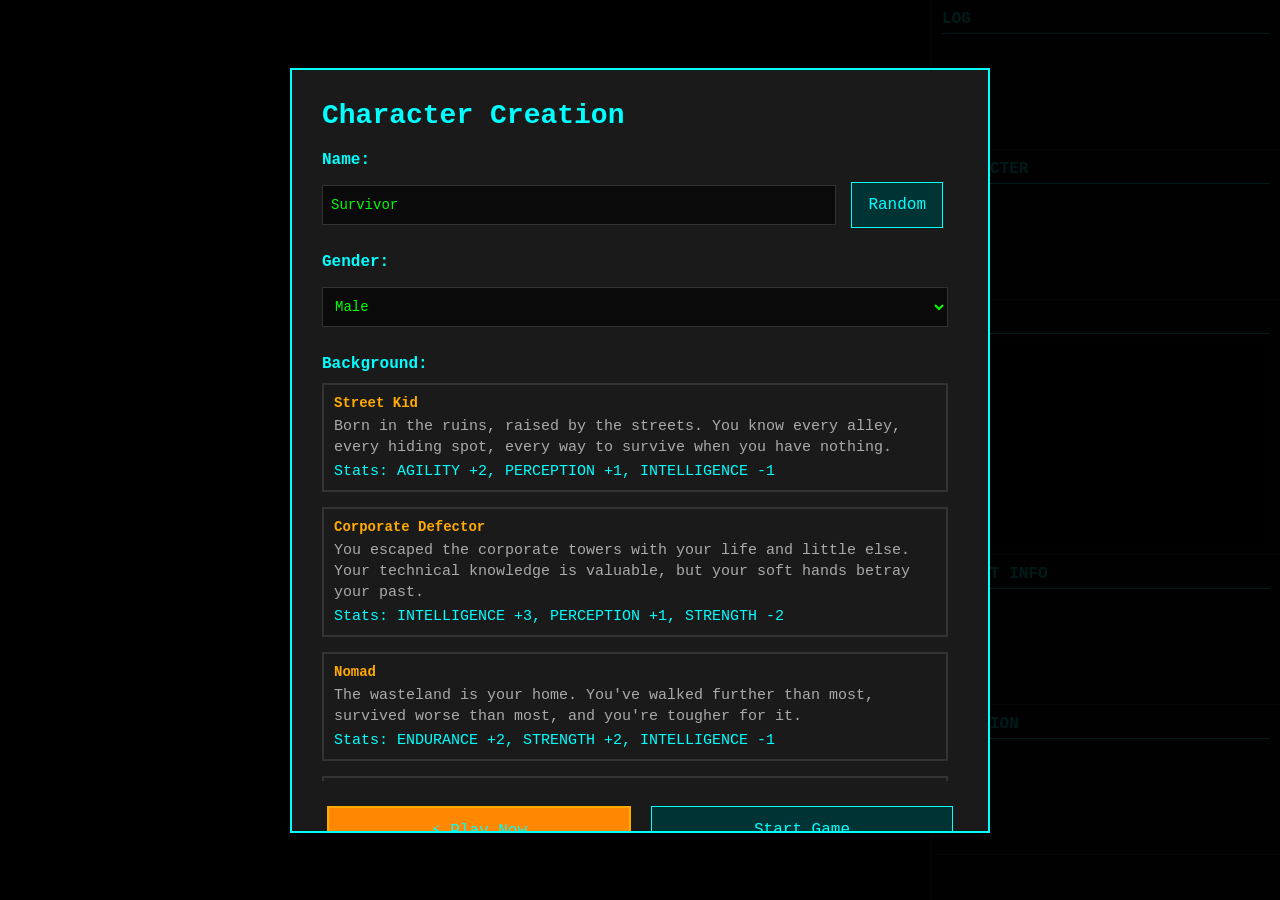
==== index.html @ da9cb027 "combat and crafting enhancements" ====
<!DOCTYPE html>
<html lang="en">
<head>
    <meta charset="UTF-8">
    <meta name="viewport" content="width=device-width, initial-scale=1.0, maximum-scale=1.0, user-scalable=no, viewport-fit=cover">
    <meta name="apple-mobile-web-app-capable" content="yes">
    <meta name="apple-mobile-web-app-status-bar-style" content="black-translucent">
    <meta name="theme-color" content="#0a0a0a">
    <link rel="manifest" href="manifest.json">
    <title>Fractured City - Roguelike</title>
    <link rel="stylesheet" href="styles.css">
</head>
<body>
    <div id="game-container">
        <div id="main-view">
            <canvas id="game-canvas"></canvas>
        </div>
        
        <div id="ui-panels">
            <div id="log-panel" class="panel">
                <h3>Log</h3>
                <div id="log-content"></div>
            </div>
            
            <div id="character-panel" class="panel">
                <h3>Character</h3>
                <div id="character-content"></div>
            </div>
            
            <div id="minimap-panel" class="panel">
                <h3>Map</h3>
                <canvas id="minimap-canvas"></canvas>
            </div>
            
            <div id="context-panel" class="panel">
                <h3>Target Info</h3>
                <div id="context-content"></div>
            </div>
            
            <div id="location-panel" class="panel">
                <h3>Location</h3>
                <div id="location-content"></div>
            </div>
        </div>
        
        <!-- Mobile Controls (hidden on desktop) -->
        <div id="mobile-controls">
            <div id="mobile-hud">
                <span id="mobile-hp"></span>
                <span id="mobile-status"></span>
                <span id="mobile-zone"></span>
            </div>
            
            <div id="mobile-bottom">
                <div id="mobile-dpad">
                    <button type="button" class="dpad-btn" id="dpad-up" data-dx="0" data-dy="-1">&#9650;</button>
                    <div class="dpad-mid-row">
                        <button type="button" class="dpad-btn" id="dpad-left" data-dx="-1" data-dy="0">&#9664;</button>
                        <button type="button" class="dpad-btn dpad-center" id="dpad-wait" data-action="wait">&#9679;</button>
                        <button type="button" class="dpad-btn" id="dpad-right" data-dx="1" data-dy="0">&#9654;</button>
                    </div>
                    <button type="button" class="dpad-btn" id="dpad-down" data-dx="0" data-dy="1">&#9660;</button>
                </div>
                
                <div id="mobile-actions">
                    <div class="action-row">
                        <button type="button" class="action-btn" id="btn-interact" data-action="interact">ACT</button>
                        <button type="button" class="action-btn" id="btn-inspect" data-action="inspect">LOOK</button>
                        <button type="button" class="action-btn" id="btn-inventory" data-action="inventory">INV</button>
                        <button type="button" class="action-btn" id="btn-character" data-action="character">CHAR</button>
                    </div>
                    <div class="action-row">
                        <button type="button" class="action-btn" id="btn-move-mode" data-action="move_mode">MODE</button>
                        <button type="button" class="action-btn" id="btn-stance" data-action="combat_stance">STANCE</button>
                        <button type="button" class="action-btn" id="btn-combat" data-action="combat_detail">BATTLE</button>
                        <button type="button" class="action-btn" id="btn-ascend" data-action="ascend">&#9650;Z</button>
                        <button type="button" class="action-btn" id="btn-descend" data-action="descend">&#9660;Z</button>
                        <button type="button" class="action-btn" id="btn-craft" data-action="craft">CRAFT</button>
                    </div>
                </div>
            </div>
            
            <div id="mobile-panel-tabs">
                <button class="panel-tab active" data-panel="log-panel">LOG</button>
                <button class="panel-tab" data-panel="character-panel">CHAR</button>
                <button class="panel-tab" data-panel="minimap-panel">MAP</button>
                <button class="panel-tab" data-panel="context-panel">INFO</button>
                <button class="panel-tab" data-panel="location-panel">LOC</button>
            </div>
            
            <div id="mobile-panel-drawer" class="hidden">
                <div id="mobile-panel-content"></div>
            </div>
        </div>
    </div>
    
    <!-- Combat Detail Overlay (non-blocking, sits on top of game canvas) -->
    <div id="combat-overlay" class="hidden">
        <div id="combat-overlay-header">
            <span id="combat-overlay-title">COMBAT</span>
            <button id="close-combat-btn" class="small-btn">Close [B]</button>
        </div>
        <div id="combat-overlay-body">
            <div id="combat-player-panel" class="combat-entity-panel"></div>
            <div id="combat-feed-panel"></div>
            <div id="combat-enemy-panel" class="combat-entity-panel"></div>
        </div>
    </div>
    
    <div id="character-creation" class="modal hidden">
        <div class="modal-content">
            <h2>Character Creation</h2>
            <div id="creation-form"></div>
        </div>
    </div>
    
    <div id="detailed-character" class="modal hidden">
        <div class="modal-content">
            <h2>Character Sheet</h2>
            <div id="detailed-character-content"></div>
            <button id="close-character-btn">Close [C]</button>
        </div>
    </div>
    
    <div id="detailed-inventory" class="modal hidden">
        <div class="modal-content">
            <h2>Interact</h2>
            <div id="detailed-inventory-content"></div>
            <button id="close-inventory-btn">Close [I]</button>
        </div>
    </div>
    
    <div id="help-screen" class="modal hidden">
        <div class="modal-content">
            <h2>Help & Controls</h2>
            <div id="help-content"></div>
            <button id="close-help-btn">Close [?]</button>
        </div>
    </div>
    
    <script type="module" src="src/main.js"></script>
    <script>
        if ('serviceWorker' in navigator) {
            navigator.serviceWorker.register('/sw.js').catch(() => {});
        }
    </script>
</body>
</html>
---- styles.css ----
* {
    margin: 0;
    padding: 0;
    box-sizing: border-box;
}

body {
    font-family: 'Courier New', monospace;
    background-color: #0a0a0a;
    color: #00ff00;
    overflow: hidden;
}

#game-container {
    display: flex;
    height: 100vh;
    width: 100vw;
}

#main-view {
    flex: 1;
    display: flex;
    align-items: flex-start;
    justify-content: flex-start;
    background-color: #000000;
    overflow: hidden;
}

#game-canvas {
    image-rendering: pixelated;
    image-rendering: crisp-edges;
    image-rendering: -moz-crisp-edges;
}

#ui-panels {
    width: 350px;
    background-color: #0f0f0f;
    border-left: 2px solid #333;
    display: flex;
    flex-direction: column;
    overflow-y: auto;
}

.panel {
    border-bottom: 1px solid #333;
    padding: 10px;
    min-height: 150px;
}

.panel h3 {
    color: #00ffff;
    margin-bottom: 10px;
    font-size: 16px;
    text-transform: uppercase;
    border-bottom: 1px solid #00ffff;
    padding-bottom: 5px;
}

#log-content {
    font-size: 14px;
    line-height: 1.5;
    max-height: 250px;
    overflow-y: auto;
}

.log-entry {
    margin-bottom: 5px;
    color: #aaa;
}

.log-entry.combat {
    color: #ff4444;
}

.log-entry.info {
    color: #44ff44;
}

.log-entry.warning {
    color: #ffaa00;
}

#minimap-canvas {
    width: 100%;
    height: 200px;
    background-color: #000;
    image-rendering: pixelated;
    image-rendering: crisp-edges;
    display: block;
}

#minimap-panel {
    min-height: auto;
    padding: 10px;
}

#character-content,
#context-content {
    font-size: 15px;
    line-height: 1.6;
}

.stat-line {
    display: flex;
    justify-content: space-between;
    margin-bottom: 3px;
}

.stat-label {
    color: #888;
}

.stat-value {
    color: #00ff00;
}

/* ── Combat Detail Overlay ────────────────────────────── */
#combat-overlay {
    position: fixed;
    bottom: 10px;
    left: 10px;
    z-index: 900;
    pointer-events: none;
    display: flex;
    flex-direction: column-reverse;
}

#combat-overlay.hidden {
    display: none;
}

#combat-overlay-header {
    pointer-events: auto;
    background: rgba(10, 10, 10, 0.95);
    border: 1px solid #ff4444;
    border-top: none;
    padding: 4px 16px;
    display: flex;
    align-items: center;
    gap: 12px;
    border-radius: 0 0 4px 4px;
}

#combat-overlay-title {
    color: #ff4444;
    font-family: 'Courier New', monospace;
    font-weight: bold;
    font-size: 14px;
    letter-spacing: 2px;
}

#combat-overlay-header .small-btn {
    font-size: 11px;
    padding: 2px 8px;
    margin: 0;
}

#combat-overlay-body {
    pointer-events: auto;
    background: rgba(10, 10, 10, 0.92);
    border: 1px solid #ff4444;
    border-radius: 4px 4px 0 0;
    display: flex;
    gap: 0;
    width: 700px;
    max-width: calc(100vw - 220px);
    max-height: 45vh;
    overflow: hidden;
}

.combat-entity-panel {
    flex: 1;
    padding: 10px;
    overflow-y: auto;
    font-family: 'Courier New', monospace;
    font-size: 12px;
    color: #ccc;
    min-width: 0;
    border-right: 1px solid #333;
}

.combat-entity-panel:last-child {
    border-right: none;
}

#combat-feed-panel {
    flex: 1.2;
    padding: 10px;
    overflow-y: auto;
    font-family: 'Courier New', monospace;
    font-size: 12px;
    color: #ccc;
    border-right: 1px solid #333;
    max-height: 50vh;
}

.combat-entity-name {
    font-weight: bold;
    font-size: 14px;
    margin-bottom: 6px;
}

.combat-section-label {
    color: #888;
    font-size: 11px;
    text-transform: uppercase;
    letter-spacing: 1px;
    margin-top: 8px;
    margin-bottom: 4px;
    border-bottom: 1px solid #333;
    padding-bottom: 2px;
}

.combat-wound-line {
    font-size: 11px;
    margin-bottom: 2px;
}

.combat-feed-entry {
    font-size: 11px;
    margin-bottom: 6px;
    padding: 4px 6px;
    border-left: 2px solid #333;
    line-height: 1.4;
}

.combat-feed-entry.hit { border-left-color: #ff4444; }
.combat-feed-entry.crit { border-left-color: #ffff00; }
.combat-feed-entry.miss { border-left-color: #666666; }
.combat-feed-entry.kill { border-left-color: #ff0000; background: rgba(255, 0, 0, 0.05); }

.combat-part-status {
    font-size: 11px;
    margin-bottom: 2px;
}

.modal {
    position: fixed;
    top: 0;
    left: 0;
    width: 100vw;
    height: 100vh;
    background-color: rgba(0, 0, 0, 0.9);
    display: flex;
    align-items: center;
    justify-content: center;
    z-index: 1000;
}

.modal.hidden {
    display: none;
}

.modal-content {
    background-color: #1a1a1a;
    border: 2px solid #00ffff;
    padding: 30px;
    max-width: 700px;
    width: 70vw;
    max-height: 85vh;
    overflow-y: auto;
    overscroll-behavior: contain;
    font-size: 18px;
}

.modal-content h2 {
    color: #00ffff;
    margin-bottom: 20px;
    font-size: 28px;
}

.modal-content h3 {
    color: #00ffff;
    font-size: 22px;
    margin-bottom: 12px;
}

.modal-content h4 {
    color: #00ffff;
    font-size: 18px;
    margin-bottom: 10px;
}

.modal-content .stat-line {
    font-size: 16px;
    margin-bottom: 5px;
}

.modal-content .stat-label {
    font-size: 16px;
}

.modal-content .stat-value {
    font-size: 16px;
}

button {
    background-color: #003333;
    color: #00ffff;
    border: 1px solid #00ffff;
    padding: 12px 24px;
    cursor: pointer;
    font-family: 'Courier New', monospace;
    font-size: 16px;
    margin: 5px;
}

button:hover {
    background-color: #005555;
}

button:active {
    background-color: #001111;
}

.small-btn {
    padding: 8px 14px;
    font-size: 14px;
    margin: 3px;
}

.modal-content button {
    font-size: 16px;
    padding: 12px 24px;
}

.modal-content .small-btn {
    font-size: 14px;
    padding: 8px 14px;
}

.inventory-item:hover {
    background-color: #1a1a1a;
}

input, select {
    background-color: #0a0a0a;
    color: #00ff00;
    border: 1px solid #333;
    padding: 12px;
    font-family: 'Courier New', monospace;
    font-size: 18px;
    margin: 8px 0;
    min-height: 40px;
}

.form-group {
    margin-bottom: 20px;
}

.form-group label {
    display: block;
    color: #888;
    margin-bottom: 8px;
    font-size: 18px;
    font-weight: bold;
}

.modal-content input,
.modal-content select {
    font-size: 18px;
    padding: 12px;
}

.modal-content label {
    font-size: 18px;
}

/* ===== Mobile Controls (hidden on desktop) ===== */

#mobile-controls {
    display: none;
}

/* ===== Mobile Layout ===== */
@media (max-width: 1024px), (pointer: coarse) {
    /* Disable all browser-default touch behaviors globally */
    *,
    *::before,
    *::after {
        -webkit-user-select: none;
        user-select: none;
        -webkit-touch-callout: none;
        -webkit-tap-highlight-color: transparent;
    }

    /* Allow text selection only inside input/textarea */
    input, textarea {
        -webkit-user-select: text;
        user-select: text;
    }

    body {
        overflow: hidden;
        position: fixed;
        width: 100%;
        height: 100%;
        touch-action: manipulation;
        overscroll-behavior: none;
    }

    html {
        overscroll-behavior: none;
    }

    #game-container {
        flex-direction: column;
        height: 100vh;
        height: 100dvh;
    }

    #main-view {
        flex: 1;
        min-height: 0;
        align-items: center;
        justify-content: center;
    }

    /* Hide desktop sidebar on mobile */
    #ui-panels {
        display: none;
    }

    /* Show mobile controls */
    #mobile-controls {
        display: flex;
        flex-direction: column;
        background-color: #0a0a0a;
        flex-shrink: 0;
        padding: env(safe-area-inset-bottom, 0px);
    }

    /* --- Compact HUD Strip --- */
    #mobile-hud {
        display: flex;
        justify-content: space-between;
        align-items: center;
        padding: 4px 10px;
        background-color: #111;
        border-top: 1px solid #333;
        font-size: 12px;
        min-height: 24px;
    }

    #mobile-hud span {
        color: #00ff00;
    }

    #mobile-hp {
        color: #ff4444 !important;
        font-weight: bold;
    }

    #mobile-zone {
        color: #00ccff !important;
    }

    /* --- Bottom Controls Area --- */
    #mobile-bottom {
        display: flex;
        align-items: center;
        justify-content: space-between;
        padding: 6px 10px;
        gap: 10px;
        border-top: 1px solid #333;
    }

    /* --- D-Pad --- */
    #mobile-dpad {
        display: flex;
        flex-direction: column;
        align-items: center;
        gap: 2px;
        flex-shrink: 0;
    }

    .dpad-mid-row {
        display: flex;
        gap: 2px;
    }

    .dpad-btn {
        width: 48px;
        height: 48px;
        background-color: #1a1a2e;
        color: #00ffff;
        border: 1px solid #00ffff;
        border-radius: 6px;
        font-size: 18px;
        display: flex;
        align-items: center;
        justify-content: center;
        padding: 0;
        margin: 0;
        -webkit-tap-highlight-color: transparent;
        user-select: none;
        touch-action: manipulation;
    }

    .dpad-btn:active {
        background-color: #003344;
        border-color: #00ffff;
    }

    .dpad-center {
        background-color: #0d0d1a;
        color: #888;
        font-size: 14px;
    }

    /* --- Action Buttons --- */
    #mobile-actions {
        display: flex;
        flex-direction: column;
        gap: 4px;
        flex: 1;
    }

    .action-row {
        display: flex;
        gap: 4px;
    }

    .action-btn {
        flex: 1;
        height: 44px;
        background-color: #1a1a2e;
        color: #00ffff;
        border: 1px solid #444;
        border-radius: 4px;
        font-family: 'Courier New', monospace;
        font-size: 11px;
        font-weight: bold;
        padding: 0 4px;
        margin: 0;
        -webkit-tap-highlight-color: transparent;
        user-select: none;
        touch-action: manipulation;
        text-transform: uppercase;
        letter-spacing: 0.5px;
    }

    .action-btn:active {
        background-color: #003344;
        border-color: #00ffff;
    }

    /* --- Panel Tabs --- */
    #mobile-panel-tabs {
        display: flex;
        border-top: 1px solid #333;
        background-color: #0f0f0f;
    }

    .panel-tab {
        flex: 1;
        height: 32px;
        background-color: #0f0f0f;
        color: #666;
        border: none;
        border-right: 1px solid #222;
        border-radius: 0;
        font-family: 'Courier New', monospace;
        font-size: 10px;
        font-weight: bold;
        padding: 0;
        margin: 0;
        -webkit-tap-highlight-color: transparent;
        user-select: none;
        touch-action: manipulation;
    }

    .panel-tab:last-child {
        border-right: none;
    }

    .panel-tab.active {
        color: #00ffff;
        background-color: #1a1a2e;
        border-bottom: 2px solid #00ffff;
    }

    /* --- Panel Drawer --- */
    #mobile-panel-drawer {
        background-color: #0f0f0f;
        border-top: 1px solid #333;
        max-height: 30vh;
        overflow-y: auto;
        padding: 8px 10px;
        font-size: 12px;
        line-height: 1.4;
    }

    #mobile-panel-drawer.hidden {
        display: none;
    }

    #mobile-panel-content {
        color: #aaa;
    }

    #mobile-panel-content .stat-line {
        font-size: 12px;
        margin-bottom: 2px;
    }

    #mobile-panel-content .stat-label {
        font-size: 12px;
    }

    #mobile-panel-content .stat-value {
        font-size: 12px;
    }

    #mobile-panel-content .log-entry {
        font-size: 11px;
        margin-bottom: 2px;
    }

    #mobile-panel-content h3 {
        font-size: 12px;
        color: #00ffff;
        margin-bottom: 4px;
        padding-bottom: 2px;
        border-bottom: 1px solid #333;
    }

    /* --- Modal Fullscreen on Mobile --- */
    .modal {
        touch-action: manipulation;
        overflow: hidden;
    }

    .modal-content {
        width: 100vw !important;
        max-width: 100vw !important;
        height: 100vh !important;
        height: 100dvh !important;
        max-height: 100vh !important;
        max-height: 100dvh !important;
        padding: 15px;
        border: none;
        border-radius: 0;
        font-size: 14px;
        overflow-y: auto !important;
        -webkit-overflow-scrolling: touch;
        touch-action: pan-y;
        overscroll-behavior: contain;
    }

    .modal-content h2 {
        font-size: 20px;
        margin-bottom: 12px;
    }

    .modal-content h3 {
        font-size: 16px;
        margin-bottom: 8px;
    }

    .modal-content h4 {
        font-size: 14px;
        margin-bottom: 6px;
    }

    .modal-content .stat-line {
        font-size: 13px;
    }

    .modal-content .stat-label,
    .modal-content .stat-value {
        font-size: 13px;
    }

    .modal-content button {
        font-size: 14px;
        padding: 10px 18px;
    }

    .modal-content .small-btn {
        font-size: 12px;
        padding: 6px 10px;
    }

    .modal-content input,
    .modal-content select {
        font-size: 16px;
        padding: 10px;
    }

    .modal-content label {
        font-size: 14px;
    }

    /* --- Combat Overlay on Mobile --- */
    #combat-overlay {
        bottom: 0;
        left: 0;
        right: 0;
    }

    #combat-overlay-body {
        flex-direction: column;
        width: 100vw;
        max-width: 100vw;
        max-height: 70vh;
        border-radius: 0;
        overflow-y: auto;
    }

    .combat-entity-panel {
        border-right: none;
        border-bottom: 1px solid #333;
    }

    #combat-feed-panel {
        border-right: none;
        border-bottom: 1px solid #333;
        max-height: none;
    }
}
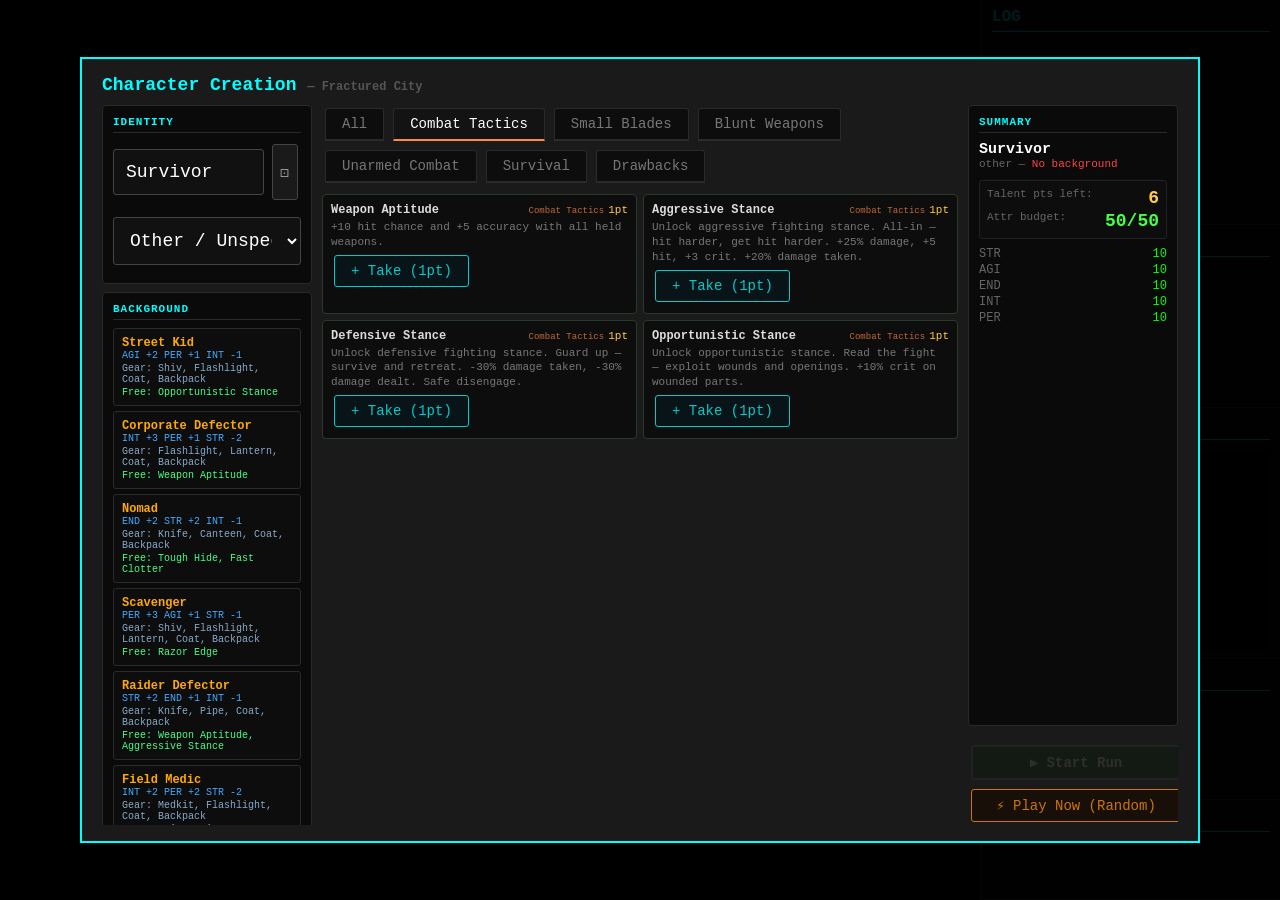
==== commit 69a63de6: "overwrite with current PC version" ====
--- a/index.html
+++ b/index.html
@@ -63,19 +63,23 @@
                 </div>
                 
                 <div id="mobile-actions">
-                    <div class="action-row">
+                    <div class="action-row" id="mobile-primary-row">
                         <button type="button" class="action-btn" id="btn-interact" data-action="interact">ACT</button>
                         <button type="button" class="action-btn" id="btn-inspect" data-action="inspect">LOOK</button>
+                        <button type="button" class="action-btn" id="btn-grab" data-action="grab_all">GRAB</button>
                         <button type="button" class="action-btn" id="btn-inventory" data-action="inventory">INV</button>
+                        <button type="button" class="action-btn" id="btn-overworld" data-action="overworld">MAP</button>
+                        <button type="button" class="action-btn action-btn--more" id="btn-more" data-action="more_menu">&bull;&bull;&bull;</button>
+                    </div>
+                    <div class="action-row hidden" id="mobile-more-row">
+                        <button type="button" class="action-btn" id="btn-craft" data-action="craft">WRKSH</button>
                         <button type="button" class="action-btn" id="btn-character" data-action="character">CHAR</button>
-                    </div>
-                    <div class="action-row">
+                        <button type="button" class="action-btn" id="btn-abilities" data-action="abilities">ABIL</button>
                         <button type="button" class="action-btn" id="btn-move-mode" data-action="move_mode">MODE</button>
-                        <button type="button" class="action-btn" id="btn-stance" data-action="combat_stance">STANCE</button>
-                        <button type="button" class="action-btn" id="btn-combat" data-action="combat_detail">BATTLE</button>
+                        <button type="button" class="action-btn" id="btn-stance" data-action="combat_stance">STNC</button>
+                        <button type="button" class="action-btn" id="btn-combat" data-action="combat_detail">BTL</button>
                         <button type="button" class="action-btn" id="btn-ascend" data-action="ascend">&#9650;Z</button>
                         <button type="button" class="action-btn" id="btn-descend" data-action="descend">&#9660;Z</button>
-                        <button type="button" class="action-btn" id="btn-craft" data-action="craft">CRAFT</button>
                     </div>
                 </div>
             </div>
@@ -108,8 +112,8 @@
     </div>
     
     <div id="character-creation" class="modal hidden">
-        <div class="modal-content">
-            <h2>Character Creation</h2>
+        <div class="modal-content" style="width:1120px;max-width:98vw;max-height:97vh;overflow:hidden;padding:16px 20px;">
+            <h2 style="margin:0 0 10px;font-size:18px;">Character Creation <span style="font-size:12px;color:#555;">— Fractured City</span></h2>
             <div id="creation-form"></div>
         </div>
     </div>
@@ -130,10 +134,27 @@
         </div>
     </div>
     
+    <div id="ability-popup" class="hidden"></div>
+    
+    <div id="ability-panel" class="modal hidden">
+        <div class="modal-content" style="width: 740px; max-width: 96vw;">
+            <h2>Traits &amp; Talents <span style="font-size:13px; color:#888;">[Q]</span></h2>
+            <div id="talent-tab-bar" style="display:flex; gap:6px; margin-bottom:10px;">
+                <button class="talent-tab-btn active" data-tab="talents">Talents</button>
+                <button class="talent-tab-btn" data-tab="abilities">Abilities</button>
+            </div>
+            <div id="ability-panel-content"></div>
+            <button id="close-ability-btn">Close [Q]</button>
+        </div>
+    </div>
+    
     <div id="help-screen" class="modal hidden">
-        <div class="modal-content">
-            <h2>Help & Controls</h2>
-            <div id="help-content"></div>
+        <div class="modal-content" style="max-width: 800px;">
+            <div id="help-tabs" style="display: flex; gap: 4px; margin-bottom: 12px; border-bottom: 2px solid #333; padding-bottom: 8px;"></div>
+            <div id="help-search" style="display: none; margin-bottom: 10px;">
+                <input id="help-search-input" type="text" placeholder="Search..." style="width: 100%; padding: 6px 10px; background: #1a1a1a; border: 1px solid #444; color: #fff; font-size: 13px; border-radius: 3px;">
+            </div>
+            <div id="help-content" style="max-height: 65vh; overflow-y: auto;"></div>
             <button id="close-help-btn">Close [?]</button>
         </div>
     </div>
--- a/styles.css
+++ b/styles.css
@@ -33,19 +33,26 @@
 }
 
 #ui-panels {
-    width: 350px;
+    width: 300px;
     background-color: #0f0f0f;
     border-left: 2px solid #333;
     display: flex;
     flex-direction: column;
-    overflow-y: auto;
+    height: 100vh;
+    overflow: hidden;
 }
 
 .panel {
     border-bottom: 1px solid #333;
-    padding: 10px;
-    min-height: 150px;
-}
+    padding: 8px 10px;
+    min-height: 0;
+    overflow-y: auto;
+}
+
+#log-panel      { flex: 2.5; }
+#character-panel { flex: 2; }
+#context-panel  { flex: 1.5; }
+#location-panel { flex: 1; min-height: 50px; }
 
 .panel h3 {
     color: #00ffff;
@@ -90,8 +97,9 @@
 }
 
 #minimap-panel {
-    min-height: auto;
-    padding: 10px;
+    flex-shrink: 0;
+    overflow: hidden;
+    padding: 8px 10px;
 }
 
 #character-content,
@@ -163,7 +171,7 @@
     display: flex;
     gap: 0;
     width: 700px;
-    max-width: calc(100vw - 220px);
+    max-width: calc(100vw - 320px);
     max-height: 45vh;
     overflow: hidden;
 }
@@ -249,6 +257,53 @@
 
 .modal.hidden {
     display: none;
+}
+
+/* Ability use popup — persistent until next action */
+#ability-popup {
+    position: fixed;
+    top: 60px;
+    left: 50%;
+    transform: translateX(-50%);
+    z-index: 950;
+    background: rgba(20, 10, 35, 0.92);
+    border: 1px solid #cc88ff;
+    border-left: 3px solid #cc88ff;
+    padding: 8px 18px;
+    border-radius: 4px;
+    font-family: 'Courier New', monospace;
+    font-size: 14px;
+    color: #ddd;
+    pointer-events: none;
+    max-width: 500px;
+    text-align: center;
+    box-shadow: 0 2px 12px rgba(140, 80, 220, 0.3);
+}
+
+#ability-popup.hidden {
+    display: none;
+}
+
+#ability-popup .popup-ability-name {
+    color: #cc88ff;
+    font-weight: bold;
+}
+
+#ability-popup .popup-hit {
+    color: #44ff44;
+}
+
+#ability-popup .popup-miss {
+    color: #888;
+}
+
+#ability-popup .popup-damage {
+    color: #ff4444;
+    font-weight: bold;
+}
+
+#ability-popup .popup-effect {
+    color: #ffcc00;
 }
 
 .modal-content {
@@ -298,11 +353,11 @@
     background-color: #003333;
     color: #00ffff;
     border: 1px solid #00ffff;
-    padding: 12px 24px;
+    padding: 7px 16px;
     cursor: pointer;
     font-family: 'Courier New', monospace;
-    font-size: 16px;
-    margin: 5px;
+    font-size: 14px;
+    margin: 3px;
 }
 
 button:hover {
@@ -320,8 +375,8 @@
 }
 
 .modal-content button {
-    font-size: 16px;
-    padding: 12px 24px;
+    font-size: 14px;
+    padding: 7px 16px;
 }
 
 .modal-content .small-btn {
@@ -545,6 +600,38 @@
         border-color: #00ffff;
     }
 
+    #btn-abilities {
+        background-color: #1a102e;
+        border-color: #8855cc;
+        color: #cc88ff;
+    }
+
+    #btn-abilities:active {
+        background-color: #2a1a4e;
+    }
+
+    .action-btn--more {
+        background-color: #111;
+        border-color: #555;
+        color: #888;
+        flex: 0 0 40px;
+    }
+
+    #btn-overworld {
+        background-color: #0a1a0a;
+        border-color: #44aa44;
+        color: #44ff88;
+    }
+
+    #mobile-more-row {
+        flex-wrap: wrap;
+    }
+
+    #mobile-more-row .action-btn {
+        flex: 1 1 calc(25% - 4px);
+        min-width: 0;
+    }
+
     /* --- Panel Tabs --- */
     #mobile-panel-tabs {
         display: flex;
@@ -625,6 +712,11 @@
         border-bottom: 1px solid #333;
     }
 
+    /* --- Stack inventory grid on mobile --- */
+    .modal-content div[style*="grid-template-columns: 1fr 1fr"] {
+        grid-template-columns: 1fr !important;
+    }
+
     /* --- Modal Fullscreen on Mobile --- */
     .modal {
         touch-action: manipulation;
@@ -719,3 +811,347 @@
         max-height: none;
     }
 }
+
+/* ── Talent / Traits Screen ──────────────────────────────────────────────── */
+
+.talent-tab-btn {
+    background: #222;
+    color: #aaa;
+    border: 1px solid #444;
+    padding: 6px 18px;
+    cursor: pointer;
+    font-family: inherit;
+    font-size: 14px;
+    border-radius: 3px;
+    transition: background 0.15s, color 0.15s;
+}
+.talent-tab-btn:hover { background: #2a2a2a; color: #fff; }
+.talent-tab-btn.active { background: #1a3040; border-color: #00ffff; color: #00ffff; }
+
+#talent-screen-layout {
+    display: flex;
+    gap: 12px;
+    height: 480px;
+}
+
+#talent-tree-nav {
+    display: flex;
+    flex-direction: column;
+    gap: 6px;
+    width: 160px;
+    flex-shrink: 0;
+}
+#talent-tree-nav .talent-pts-display {
+    color: #ffcc44;
+    font-size: 13px;
+    margin-bottom: 4px;
+    padding: 6px 8px;
+    background: #111;
+    border: 1px solid #333;
+    border-radius: 3px;
+    text-align: center;
+}
+.talent-tree-btn {
+    background: #1a1a1a;
+    border: 1px solid #333;
+    color: #ccc;
+    padding: 8px 10px;
+    cursor: pointer;
+    font-family: inherit;
+    font-size: 13px;
+    text-align: left;
+    border-radius: 3px;
+    transition: background 0.1s, border-color 0.1s;
+}
+.talent-tree-btn:hover { background: #252525; color: #fff; }
+.talent-tree-btn.selected { border-color: #00ffff; color: #00ffff; background: #0a1a20; }
+.talent-tree-btn .tree-count {
+    float: right;
+    font-size: 11px;
+    color: #666;
+}
+
+#talent-nodes-panel {
+    flex: 1;
+    overflow-y: auto;
+    display: flex;
+    flex-direction: column;
+    gap: 6px;
+}
+
+.talent-node-card {
+    background: #111;
+    border: 1px solid #333;
+    border-radius: 4px;
+    padding: 10px 12px;
+    display: flex;
+    flex-direction: column;
+    gap: 4px;
+}
+.talent-node-card.unlocked-talent { border-color: #00aa44; background: #0a1a0a; }
+.talent-node-card.locked-prereq { opacity: 0.5; }
+.talent-node-card.purchasable { border-color: #445566; }
+.talent-node-card.purchasable:hover { border-color: #00ffff; background: #0a1520; }
+
+.talent-node-header {
+    display: flex;
+    align-items: baseline;
+    gap: 8px;
+}
+.talent-node-name {
+    font-size: 15px;
+    font-weight: bold;
+    color: #fff;
+}
+.talent-node-cost {
+    font-size: 12px;
+    color: #ffcc44;
+    margin-left: auto;
+}
+.talent-node-desc {
+    font-size: 12px;
+    color: #aaa;
+    line-height: 1.4;
+}
+.talent-node-prereqs {
+    font-size: 11px;
+    color: #888;
+    font-style: italic;
+}
+.talent-node-effect {
+    font-size: 12px;
+    color: #44ffaa;
+}
+.talent-buy-btn {
+    align-self: flex-start;
+    margin-top: 4px;
+    padding: 4px 14px;
+    font-family: inherit;
+    font-size: 12px;
+    background: #1a2830;
+    border: 1px solid #00ffff;
+    color: #00ffff;
+    border-radius: 3px;
+    cursor: pointer;
+    transition: background 0.1s;
+}
+.talent-buy-btn:hover { background: #223040; }
+.talent-buy-btn:disabled { opacity: 0.4; cursor: not-allowed; border-color: #555; color: #555; }
+.talent-unlocked-badge {
+    display: inline-block;
+    font-size: 11px;
+    color: #00aa44;
+    background: #0a1a0a;
+    border: 1px solid #00aa44;
+    border-radius: 3px;
+    padding: 2px 8px;
+    margin-top: 4px;
+}
+
+/* ── Character Creation (CoQ-style 3-column) ─────────────────────────────── */
+
+.cg-layout {
+    display: flex;
+    gap: 10px;
+    height: 80vh;
+}
+
+.cg-col {
+    display: flex;
+    flex-direction: column;
+    overflow-y: auto;
+    scrollbar-width: thin;
+}
+.cg-left  { width: 210px; flex-shrink: 0; }
+.cg-center { flex: 1; min-width: 0; }
+.cg-right { width: 210px; flex-shrink: 0; }
+
+.cg-section {
+    background: #0a0a0a;
+    border: 1px solid #2a2a2a;
+    border-radius: 4px;
+    padding: 10px;
+    margin-bottom: 8px;
+}
+
+.cg-section-title {
+    color: #00ffff;
+    font-size: 11px;
+    font-weight: bold;
+    text-transform: uppercase;
+    letter-spacing: 1px;
+    margin-bottom: 8px;
+    border-bottom: 1px solid #2a2a2a;
+    padding-bottom: 4px;
+    display: flex;
+    justify-content: space-between;
+    align-items: center;
+}
+
+.cg-input {
+    background: #111;
+    border: 1px solid #444;
+    color: #fff;
+    padding: 6px 8px;
+    font-family: inherit;
+    font-size: 13px;
+    border-radius: 3px;
+    width: 100%;
+    box-sizing: border-box;
+}
+.cg-input:focus { border-color: #00ffff; outline: none; }
+
+.cg-btn {
+    background: #1a1a1a;
+    border: 1px solid #444;
+    color: #aaa;
+    padding: 6px 10px;
+    font-family: inherit;
+    font-size: 13px;
+    border-radius: 3px;
+    cursor: pointer;
+    white-space: nowrap;
+}
+.cg-btn:hover { background: #252525; color: #fff; }
+
+.cg-bg-card {
+    padding: 7px 8px;
+    border: 1px solid #2a2a2a;
+    border-radius: 3px;
+    margin-bottom: 5px;
+    cursor: pointer;
+    background: #0d0d0d;
+    transition: border-color 0.1s, background 0.1s;
+}
+.cg-bg-card:hover { border-color: #555; background: #131313; }
+.cg-bg-card.selected { border-color: #00ffff; background: #061010; }
+.cg-bg-name { color: #ffaa00; font-weight: bold; font-size: 12px; }
+.cg-bg-desc { color: #666; font-size: 10px; margin: 2px 0; line-height: 1.3; display: none; }
+.cg-bg-card.selected .cg-bg-desc { display: block; color: #888; }
+.cg-bg-mods { color: #44aaff; font-size: 10px; }
+.cg-bg-talents { color: #44ff88; font-size: 10px; margin-top: 2px; }
+
+.cg-stat-row {
+    display: flex;
+    align-items: center;
+    gap: 5px;
+    margin-bottom: 4px;
+}
+.cg-stat-name { color: #888; font-size: 12px; width: 30px; flex-shrink: 0; }
+.cg-stat-btn {
+    width: 22px; height: 22px;
+    background: #181818;
+    border: 1px solid #444;
+    color: #aaa;
+    cursor: pointer;
+    font-size: 15px;
+    line-height: 1;
+    border-radius: 2px;
+    padding: 0;
+    font-family: inherit;
+    flex-shrink: 0;
+    display: flex; align-items: center; justify-content: center;
+}
+.cg-stat-btn:hover { background: #2a2a2a; color: #fff; }
+.cg-stat-val { font-size: 13px; color: #fff; min-width: 36px; text-align: center; }
+
+.cg-tabs {
+    display: flex;
+    flex-wrap: wrap;
+    gap: 3px;
+    margin-bottom: 8px;
+    flex-shrink: 0;
+}
+.cg-tab {
+    background: #0d0d0d;
+    border: 1px solid #2a2a2a;
+    border-bottom: 2px solid #2a2a2a;
+    color: #777;
+    padding: 4px 9px;
+    font-family: inherit;
+    font-size: 11px;
+    cursor: pointer;
+    border-radius: 3px 3px 0 0;
+    transition: color 0.1s, background 0.1s;
+}
+.cg-tab:hover { color: #ccc; background: #141414; }
+.cg-tab.active { color: #fff; background: #131313; border-bottom-color: #00ffff; }
+
+.cg-talent-list {
+    flex: 1;
+    overflow-y: auto;
+    scrollbar-width: thin;
+    display: grid;
+    grid-template-columns: 1fr 1fr;
+    gap: 6px;
+    align-content: start;
+}
+
+.cg-talent-card {
+    background: #0d0d0d;
+    border: 1px solid #252525;
+    border-radius: 4px;
+    padding: 8px;
+    display: flex;
+    flex-direction: column;
+    gap: 3px;
+}
+.cg-talent-card.cg-talent-free    { border-color: #1a3a1a; background: #091209; }
+.cg-talent-card.cg-talent-selected { border-color: #44ffaa; background: #071510; }
+.cg-talent-card.cg-talent-locked   { opacity: 0.4; }
+.cg-talent-card.cg-talent-available { border-color: #2a3a2a; }
+.cg-talent-card.cg-talent-available:hover { border-color: #00ffff; background: #080e14; }
+.cg-talent-card.cg-talent-costly   { opacity: 0.55; }
+.cg-talent-card.cg-drawback-card   { border-color: #2a1a1a; }
+.cg-talent-card.cg-drawback-selected { border-color: #ff6644; background: #140808; }
+
+.cg-talent-card-header {
+    display: flex;
+    align-items: baseline;
+    gap: 4px;
+    flex-wrap: wrap;
+}
+.cg-talent-card-name { font-size: 12px; font-weight: bold; color: #ddd; flex: 1; min-width: 0; }
+.cg-talent-card-tree { font-size: 9px; opacity: 0.75; }
+.cg-talent-card-cost { font-size: 11px; margin-left: auto; flex-shrink: 0; }
+.cg-talent-card-desc { font-size: 11px; color: #777; line-height: 1.35; }
+.cg-talent-prereq    { font-size: 10px; font-style: italic; }
+
+.cg-free-badge {
+    font-size: 10px; color: #44aa44;
+    background: #091209; border: 1px solid #2a5a2a;
+    border-radius: 3px; padding: 2px 6px;
+    align-self: flex-start; margin-top: 2px;
+}
+.cg-buy-btn {
+    align-self: flex-start; padding: 3px 10px;
+    font-family: inherit; font-size: 11px;
+    background: #081418; border: 1px solid #00cccc; color: #00cccc;
+    border-radius: 3px; cursor: pointer; margin-top: 2px;
+}
+.cg-buy-btn:hover { background: #0d1e24; }
+.cg-buy-btn:disabled { opacity: 0.3; cursor: not-allowed; border-color: #333; color: #555; }
+.cg-deselect-btn {
+    align-self: flex-start; padding: 3px 10px;
+    font-family: inherit; font-size: 11px;
+    background: #140808; border: 1px solid #cc3322; color: #cc3322;
+    border-radius: 3px; cursor: pointer; margin-top: 2px;
+}
+.cg-deselect-btn:hover { background: #1e0e0a; }
+
+.cg-start-btn {
+    width: 100%; padding: 10px;
+    font-family: inherit; font-size: 14px; font-weight: bold;
+    background: #081a08; border: 2px solid #44ff44; color: #44ff44;
+    border-radius: 3px; cursor: pointer; margin-bottom: 6px;
+    transition: background 0.1s;
+}
+.cg-start-btn:hover:not(:disabled) { background: #102010; }
+.cg-start-btn:disabled { opacity: 0.35; cursor: not-allowed; border-color: #333; color: #555; }
+.cg-play-now-btn {
+    width: 100%; padding: 7px;
+    font-family: inherit; font-size: 12px;
+    background: #181008; border: 1px solid #cc7700; color: #cc7700;
+    border-radius: 3px; cursor: pointer; transition: background 0.1s;
+}
+.cg-play-now-btn:hover { background: #201408; }
